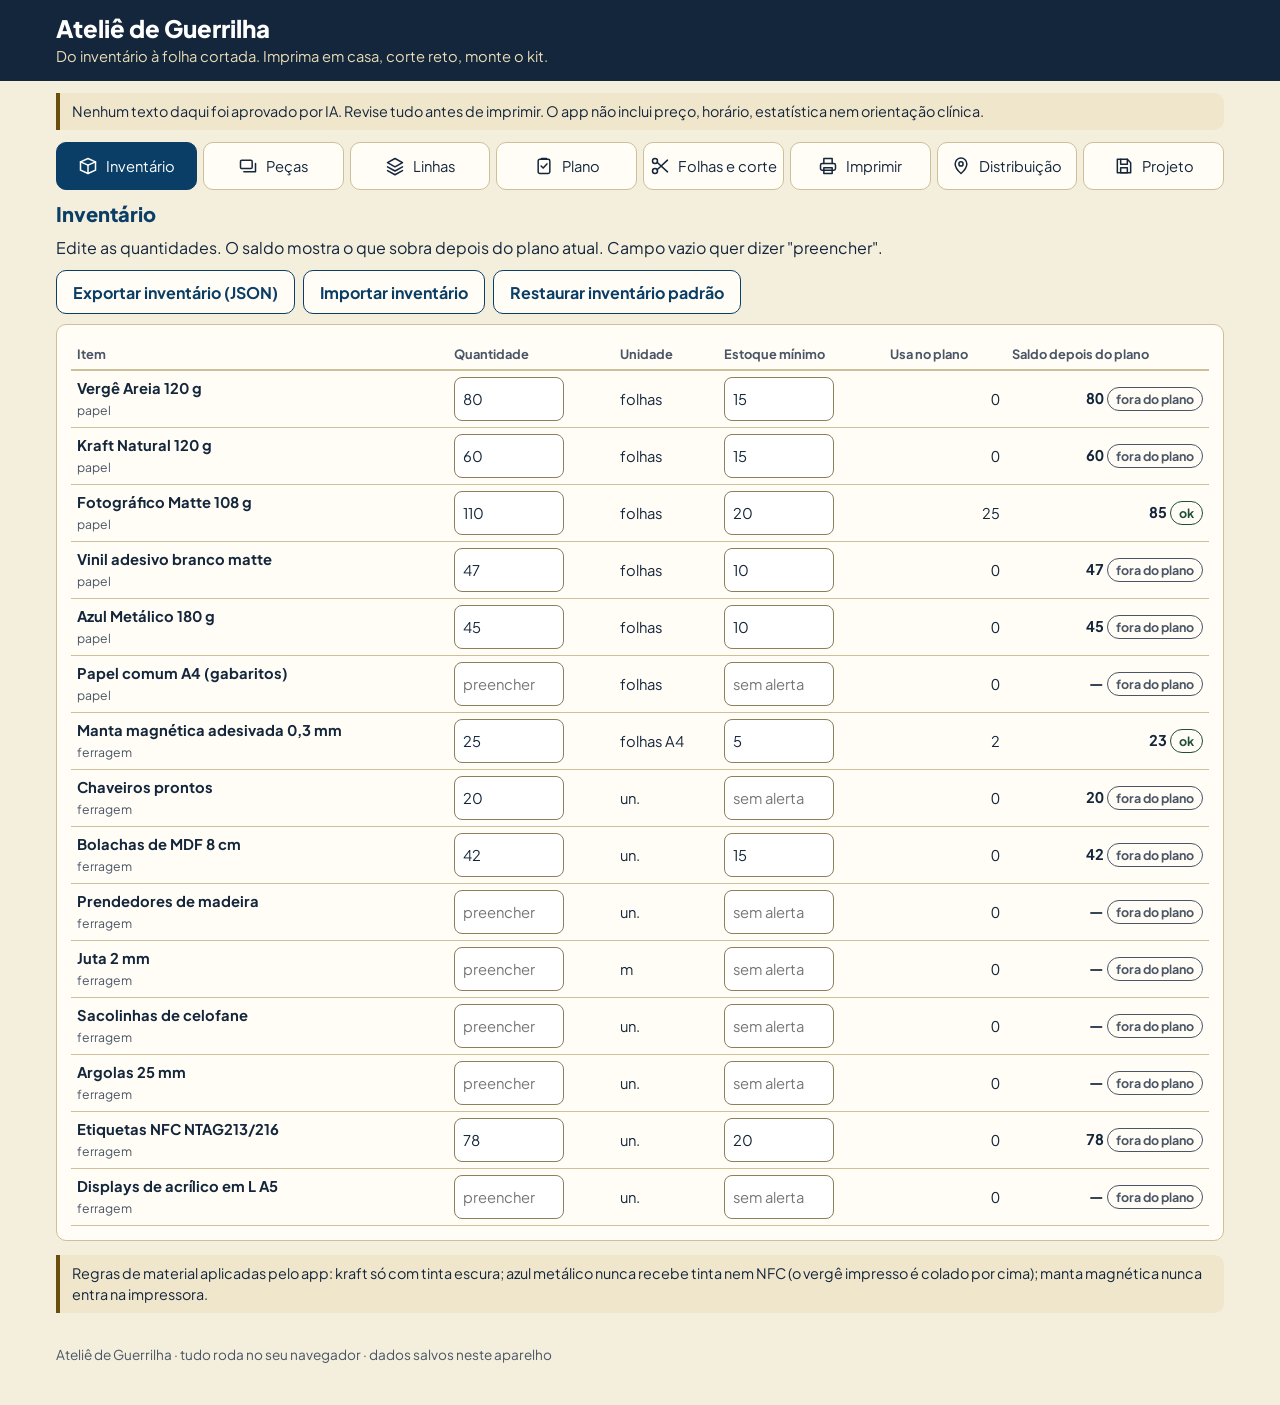
==== estudio/index.html @ 17d06c61 "Ateliê de Guerrilha: aplicativo de produção de materiais Co-Authored-By: Claude Fable 5.2 <noreply@a" ====
<!doctype html>
<html lang="pt-BR">
<head>
<meta charset="utf-8">
<meta name="viewport" content="width=device-width,initial-scale=1">
<title>Ateliê de Guerrilha</title>
<link rel="stylesheet" href="css/fonts.css">
<link rel="stylesheet" href="css/app.css">
</head>
<body>
<svg width="0" height="0" style="position:absolute" aria-hidden="true">
 <symbol id="i-inv" viewBox="0 0 24 24" fill="none" stroke="currentColor" stroke-width="1.8" stroke-linecap="round" stroke-linejoin="round"><path d="M3 7l9-4 9 4-9 4-9-4z"/><path d="M3 7v10l9 4 9-4V7"/><path d="M12 11v10"/></symbol>
 <symbol id="i-peca" viewBox="0 0 24 24" fill="none" stroke="currentColor" stroke-width="1.8" stroke-linecap="round" stroke-linejoin="round"><rect x="3" y="5" width="14" height="10" rx="1.5"/><path d="M7 19h14V9"/></symbol>
 <symbol id="i-linha" viewBox="0 0 24 24" fill="none" stroke="currentColor" stroke-width="1.8" stroke-linecap="round" stroke-linejoin="round"><path d="M12 3l9 5-9 5-9-5 9-5z"/><path d="M3 13l9 5 9-5"/><path d="M3 17.5l9 5 9-5"/></symbol>
 <symbol id="i-plano" viewBox="0 0 24 24" fill="none" stroke="currentColor" stroke-width="1.8" stroke-linecap="round" stroke-linejoin="round"><rect x="5" y="4" width="14" height="17" rx="2"/><path d="M9 4V3h6v1"/><path d="M8.5 12l2.5 2.5 4.5-5"/></symbol>
 <symbol id="i-corte" viewBox="0 0 24 24" fill="none" stroke="currentColor" stroke-width="1.8" stroke-linecap="round" stroke-linejoin="round"><circle cx="6" cy="6" r="3"/><circle cx="6" cy="18" r="3"/><path d="M8.5 7.5L21 19M8.5 16.5L21 5"/></symbol>
 <symbol id="i-print" viewBox="0 0 24 24" fill="none" stroke="currentColor" stroke-width="1.8" stroke-linecap="round" stroke-linejoin="round"><path d="M7 9V3h10v6"/><rect x="3" y="9" width="18" height="8" rx="2"/><path d="M7 14h10v7H7z"/></symbol>
 <symbol id="i-mapa" viewBox="0 0 24 24" fill="none" stroke="currentColor" stroke-width="1.8" stroke-linecap="round" stroke-linejoin="round"><path d="M12 21s7-6.2 7-11.5A7 7 0 0 0 5 9.5C5 14.8 12 21 12 21z"/><circle cx="12" cy="9.5" r="2.5"/></symbol>
 <symbol id="i-proj" viewBox="0 0 24 24" fill="none" stroke="currentColor" stroke-width="1.8" stroke-linecap="round" stroke-linejoin="round"><path d="M4 4h12l4 4v12H4z"/><path d="M8 4v6h8V4"/><rect x="8" y="14" width="8" height="6"/></symbol>
 <symbol id="i-alerta" viewBox="0 0 24 24" fill="none" stroke="currentColor" stroke-width="2" stroke-linecap="round" stroke-linejoin="round"><path d="M12 3l10 18H2L12 3z"/><path d="M12 10v5M12 18v.5"/></symbol>
 <symbol id="i-ok" viewBox="0 0 24 24" fill="none" stroke="currentColor" stroke-width="2" stroke-linecap="round" stroke-linejoin="round"><circle cx="12" cy="12" r="9"/><path d="M8 12.5l3 3 5-6"/></symbol>
 <symbol id="i-info" viewBox="0 0 24 24" fill="none" stroke="currentColor" stroke-width="2" stroke-linecap="round" stroke-linejoin="round"><circle cx="12" cy="12" r="9"/><path d="M12 11v6M12 7.5v.5"/></symbol>
</svg>
<header class="top"><div class="wrap">
 <h1>Ateliê de Guerrilha</h1>
 <p>Do inventário à folha cortada. Imprima em casa, corte reto, monte o kit.</p>
</div></header>
<div class="wrap">
 <p class="aviso">Nenhum texto daqui foi aprovado por IA. Revise tudo antes de imprimir. O app não inclui preço, horário, estatística nem orientação clínica.</p>
 <nav role="tablist" aria-label="Abas do ateliê" id="tabs"></nav>
 <main id="main">
  <section id="tab-inventario" role="tabpanel" hidden></section>
  <section id="tab-pecas" role="tabpanel" hidden></section>
  <section id="tab-linhas" role="tabpanel" hidden></section>
  <section id="tab-plano" role="tabpanel" hidden></section>
  <section id="tab-folhas" role="tabpanel" hidden></section>
  <section id="tab-imprimir" role="tabpanel" hidden></section>
  <section id="tab-distribuicao" role="tabpanel" hidden></section>
  <section id="tab-projeto" role="tabpanel" hidden></section>
 </main>
 <footer>Ateliê de Guerrilha · tudo roda no seu navegador · dados salvos neste aparelho</footer>
</div>
<script src="js/data.js"></script>
<script src="js/pieces.js"></script>
<script src="js/engine.js"></script>
<script src="js/sheets.js"></script>
<script src="data/locais.js"></script>
<script src="js/app.js"></script>
</body>
</html>
---- estudio/css/fonts.css ----
@font-face{font-family:'Plus Jakarta Sans';font-style:normal;font-weight:400;font-display:block;src:url('../assets/fonts/plus-jakarta-sans-latin-400-normal.woff2') format('woff2')}
@font-face{font-family:'Plus Jakarta Sans';font-style:normal;font-weight:500;font-display:block;src:url('../assets/fonts/plus-jakarta-sans-latin-500-normal.woff2') format('woff2')}
@font-face{font-family:'Plus Jakarta Sans';font-style:normal;font-weight:600;font-display:block;src:url('../assets/fonts/plus-jakarta-sans-latin-600-normal.woff2') format('woff2')}
@font-face{font-family:'Plus Jakarta Sans';font-style:normal;font-weight:700;font-display:block;src:url('../assets/fonts/plus-jakarta-sans-latin-700-normal.woff2') format('woff2')}
@font-face{font-family:'Plus Jakarta Sans';font-style:normal;font-weight:800;font-display:block;src:url('../assets/fonts/plus-jakarta-sans-latin-800-normal.woff2') format('woff2')}
@font-face{font-family:'Figtree';font-style:normal;font-weight:400;font-display:block;src:url('../assets/fonts/figtree-latin-400-normal.woff2') format('woff2')}
@font-face{font-family:'Figtree';font-style:normal;font-weight:500;font-display:block;src:url('../assets/fonts/figtree-latin-500-normal.woff2') format('woff2')}
@font-face{font-family:'Figtree';font-style:normal;font-weight:600;font-display:block;src:url('../assets/fonts/figtree-latin-600-normal.woff2') format('woff2')}
@font-face{font-family:'Figtree';font-style:normal;font-weight:700;font-display:block;src:url('../assets/fonts/figtree-latin-700-normal.woff2') format('woff2')}
@font-face{font-family:'Figtree';font-style:normal;font-weight:800;font-display:block;src:url('../assets/fonts/figtree-latin-800-normal.woff2') format('woff2')}
@font-face{font-family:'Source Sans 3';font-style:normal;font-weight:400;font-display:block;src:url('../assets/fonts/source-sans-3-latin-400-normal.woff2') format('woff2')}
@font-face{font-family:'Source Sans 3';font-style:normal;font-weight:500;font-display:block;src:url('../assets/fonts/source-sans-3-latin-500-normal.woff2') format('woff2')}
@font-face{font-family:'Source Sans 3';font-style:normal;font-weight:600;font-display:block;src:url('../assets/fonts/source-sans-3-latin-600-normal.woff2') format('woff2')}
@font-face{font-family:'Source Sans 3';font-style:normal;font-weight:700;font-display:block;src:url('../assets/fonts/source-sans-3-latin-700-normal.woff2') format('woff2')}
@font-face{font-family:'Source Sans 3';font-style:normal;font-weight:800;font-display:block;src:url('../assets/fonts/source-sans-3-latin-800-normal.woff2') format('woff2')}
@font-face{font-family:'Fraunces';font-style:normal;font-weight:400;font-display:block;src:url('../assets/fonts/fraunces-latin-400-normal.woff2') format('woff2')}
@font-face{font-family:'Fraunces';font-style:normal;font-weight:500;font-display:block;src:url('../assets/fonts/fraunces-latin-500-normal.woff2') format('woff2')}
@font-face{font-family:'Fraunces';font-style:normal;font-weight:600;font-display:block;src:url('../assets/fonts/fraunces-latin-600-normal.woff2') format('woff2')}
@font-face{font-family:'Fraunces';font-style:normal;font-weight:700;font-display:block;src:url('../assets/fonts/fraunces-latin-700-normal.woff2') format('woff2')}
@font-face{font-family:'Fraunces';font-style:normal;font-weight:800;font-display:block;src:url('../assets/fonts/fraunces-latin-800-normal.woff2') format('woff2')}
@font-face{font-family:'Atkinson Hyperlegible Next';font-style:normal;font-weight:400;font-display:block;src:url('../assets/fonts/atkinson-hyperlegible-next-latin-400-normal.woff2') format('woff2')}
@font-face{font-family:'Atkinson Hyperlegible Next';font-style:normal;font-weight:500;font-display:block;src:url('../assets/fonts/atkinson-hyperlegible-next-latin-500-normal.woff2') format('woff2')}
@font-face{font-family:'Atkinson Hyperlegible Next';font-style:normal;font-weight:600;font-display:block;src:url('../assets/fonts/atkinson-hyperlegible-next-latin-600-normal.woff2') format('woff2')}
@font-face{font-family:'Atkinson Hyperlegible Next';font-style:normal;font-weight:700;font-display:block;src:url('../assets/fonts/atkinson-hyperlegible-next-latin-700-normal.woff2') format('woff2')}
@font-face{font-family:'Atkinson Hyperlegible Next';font-style:normal;font-weight:800;font-display:block;src:url('../assets/fonts/atkinson-hyperlegible-next-latin-800-normal.woff2') format('woff2')}
---- estudio/css/app.css ----
:root{--bg:#F4EEDD;--areia:#EFE6CC;--azul:#0A3E66;--noite:#14263B;--ouro:#6B4E0E;--card:#FFFDF6;--linha:#CDBF99;--muted:#4A5565;--erro:#8A1C1C;--ok:#1F4D3A;--foco:#0A3E66;--r:10px;color-scheme:light}
*{box-sizing:border-box}
html{-webkit-text-size-adjust:100%}
body{margin:0;background:var(--bg);color:var(--noite);font:400 16px/1.45 'Plus Jakarta Sans',system-ui,sans-serif;overflow-x:hidden}
h1,h2,h3{margin:0;line-height:1.2;color:var(--azul)}
h1{font-size:1.5rem;font-weight:800}h2{font-size:1.25rem;font-weight:800;margin-bottom:.6rem}h3{font-size:1.02rem;font-weight:700;margin:.2rem 0 .5rem}
p{margin:.3rem 0 .7rem}
a{color:var(--azul);font-weight:600}
small,.muted{color:var(--muted)}
.wrap{max-width:1200px;margin:0 auto;padding:0 16px}
header.top{background:var(--noite);color:#fff;padding:14px 0}
header.top h1{color:#fff}
header.top p{color:#E9DDB8;margin:.2rem 0 0;font-size:.92rem}
.aviso{background:var(--areia);border-left:4px solid var(--ouro);padding:8px 12px;font-size:.9rem;margin:12px 0;border-radius:0 var(--r) var(--r) 0}
nav[role=tablist]{display:flex;flex-wrap:wrap;gap:6px;margin:12px 0}
nav button{flex:1 1 calc(25% - 6px);min-width:78px;min-height:48px;display:flex;flex-direction:column;align-items:center;justify-content:center;gap:2px;background:var(--card);border:1.5px solid var(--linha);border-radius:var(--r);color:var(--noite);font:700 .72rem/1.1 inherit;font-family:inherit;cursor:pointer;padding:6px 2px}
nav button svg{width:20px;height:20px}
nav button[aria-selected=true]{background:var(--azul);color:#fff;border-color:var(--azul)}
@media(min-width:900px){nav button{flex:1 1 0;flex-direction:row;gap:8px;font-size:.92rem}}
:focus-visible{outline:3px solid var(--foco);outline-offset:2px}
button,input,select,textarea{font:inherit;color:inherit}
.btn{min-height:44px;min-width:44px;padding:8px 16px;border-radius:var(--r);border:1.5px solid var(--azul);background:var(--azul);color:#fff;font-weight:700;cursor:pointer;display:inline-flex;align-items:center;justify-content:center;gap:8px;text-decoration:none}
.btn.sec{background:var(--card);color:var(--azul)}
.btn.perigo{background:var(--card);color:var(--erro);border-color:var(--erro)}
.btn svg{width:18px;height:18px}
.btn[disabled]{opacity:.5;cursor:not-allowed}
.barra{display:flex;flex-wrap:wrap;gap:8px;align-items:center;margin:.6rem 0}
.card{background:var(--card);border:1px solid var(--linha);border-radius:var(--r);padding:14px;margin:0 0 14px}
.grid2{display:grid;gap:14px;grid-template-columns:1fr}
@media(min-width:900px){.grid2{grid-template-columns:minmax(0,1fr) minmax(0,1fr)}.grid2.e{grid-template-columns:minmax(0,5fr) minmax(0,6fr)}}
.fld{display:flex;flex-direction:column;gap:3px;margin:0 0 10px;font-weight:600;font-size:.9rem}
.fld>span{color:var(--noite)}
.fld input,.fld select,.fld textarea{min-height:44px;padding:8px 10px;border:1.5px solid #8B7F5E;border-radius:8px;background:#fff;font-weight:500;width:100%;max-width:100%}
.fld textarea{min-height:88px;resize:vertical}
.fld small{font-weight:400}
.chk{display:flex;align-items:center;gap:10px;min-height:44px;font-weight:600}
.chk input{width:24px;height:24px;flex:none;accent-color:var(--azul)}
.row2{display:grid;grid-template-columns:1fr 1fr;gap:10px}
.tbl{width:100%;border-collapse:collapse;font-size:.92rem}
.tbl th{text-align:left;font-size:.8rem;color:var(--muted);padding:6px;border-bottom:2px solid var(--linha)}
.tbl td{padding:6px;border-bottom:1px solid var(--linha);vertical-align:middle}
.tbl input,.tbl select{min-height:44px;padding:6px 8px;border:1.5px solid #8B7F5E;border-radius:8px;width:100%;background:#fff}
.tbl input[type=number]{max-width:110px}
.num{text-align:right;font-variant-numeric:tabular-nums}
.res{overflow-x:auto}
@media(max-width:640px){.tbl.resp thead{display:none}.tbl.resp tr{display:block;border:1px solid var(--linha);border-radius:8px;margin-bottom:8px;padding:6px;background:#fff}.tbl.resp td{display:flex;justify-content:space-between;align-items:center;gap:8px;border:0;padding:3px 4px}.tbl.resp td::before{content:attr(data-l);font-weight:700;font-size:.8rem;color:var(--muted);flex:none}.tbl.resp td>*{max-width:60%}}
.tag{display:inline-block;padding:2px 8px;border-radius:99px;font-size:.78rem;font-weight:700;border:1.5px solid}
.tag.erro{color:var(--erro);border-color:var(--erro)}.tag.ok{color:var(--ok);border-color:var(--ok)}.tag.baixo{color:var(--ouro);border-color:var(--ouro)}.tag.neutro{color:var(--muted);border-color:var(--muted)}
.alerta{display:flex;gap:10px;align-items:flex-start;padding:10px 12px;border-radius:var(--r);border:1.5px solid;margin:0 0 8px;background:#fff;font-weight:600}
.alerta svg{width:22px;height:22px;flex:none;margin-top:1px}
.alerta.falta,.alerta.erro{border-color:var(--erro);color:var(--erro)}
.alerta.baixo{border-color:var(--ouro);color:var(--ouro)}
.alerta.info{border-color:var(--muted);color:var(--noite);font-weight:500}
.alerta.ok{border-color:var(--ok);color:var(--ok)}
.pvbox{background:var(--areia);border:1px solid var(--linha);border-radius:var(--r);padding:12px;overflow:hidden;display:flex;justify-content:center}
.pvwrap{position:relative;flex:none}
.pvwrap>.pvin{transform-origin:0 0;position:absolute;left:0;top:0}
.pvpaper{box-shadow:0 1px 4px rgba(20,38,59,.35)}
.sheetwrap{position:relative;margin:0 auto 14px;flex:none}
.sheetwrap>.sheet{transform-origin:0 0;position:absolute;left:0;top:0}
.sheet{position:relative;width:210mm;height:297mm;overflow:hidden;background:#fff;box-shadow:0 1px 5px rgba(20,38,59,.4)}
.sheet[data-paper=verge]{background:#E8DDC6}.sheet[data-paper=kraft]{background:#C49C6C}.sheet[data-paper=matte]{background:#FBFBF8}.sheet[data-paper=vinil]{background:#F7F7F4}.sheet[data-paper=comum]{background:#fff}
.sheetlist{background:var(--areia);padding:12px;border-radius:var(--r);border:1px solid var(--linha)}
ol.roteiro{margin:0;padding:0;list-style:none}
ol.roteiro li{padding:8px 10px;border-bottom:1px solid var(--linha);display:flex;gap:10px;align-items:flex-start}
ol.roteiro li.g{background:var(--areia);font-weight:800;color:var(--azul);margin-top:6px;border-radius:6px}
ol.roteiro li.av{color:var(--ouro);font-weight:700}
ol.roteiro b.n{flex:none;min-width:28px;height:28px;border-radius:50%;background:var(--azul);color:#fff;display:inline-flex;align-items:center;justify-content:center;font-size:.8rem}
.kpis{display:grid;grid-template-columns:repeat(auto-fit,minmax(130px,1fr));gap:8px;margin:8px 0}
.kpi{background:#fff;border:1px solid var(--linha);border-radius:var(--r);padding:8px 10px}
.kpi b{display:block;font-size:1.4rem;color:var(--azul);font-weight:800}
.kpi span{font-size:.8rem;color:var(--muted)}
.lista{list-style:none;margin:0;padding:0}
.lista li{padding:8px 0;border-bottom:1px solid var(--linha)}
.linhas{display:grid;gap:12px;grid-template-columns:repeat(auto-fill,minmax(260px,1fr))}
.linhacard{border:2px solid var(--linha);border-radius:var(--r);background:var(--card);padding:12px;cursor:pointer;text-align:left;font:inherit;color:inherit}
.linhacard[aria-pressed=true]{border-color:var(--azul);box-shadow:0 0 0 2px var(--azul)}
.minis{display:flex;gap:8px;flex-wrap:wrap}
.chkitem{display:flex;gap:10px;align-items:flex-start;min-height:44px;padding:6px 0;border-bottom:1px solid var(--linha)}
.chkitem input{width:24px;height:24px;margin-top:2px;flex:none;accent-color:var(--azul)}
.loc{border:1px solid var(--linha);border-radius:var(--r);background:#fff;padding:12px;margin-bottom:10px}
.loc.feito{border-color:var(--ok);background:#F2F7F1}
.sr{position:absolute;left:-9999px}
footer{padding:20px 0 40px;color:var(--muted);font-size:.85rem}
.pecas-lista{display:grid;grid-template-columns:repeat(auto-fill,minmax(150px,1fr));gap:8px;margin-bottom:12px}
.pecas-lista button{min-height:44px;text-align:left;padding:8px 10px;border:1.5px solid var(--linha);background:var(--card);border-radius:8px;font:600 .85rem/1.2 inherit;font-family:inherit;color:var(--noite);cursor:pointer}
.pecas-lista button[aria-pressed=true]{background:var(--azul);color:#fff;border-color:var(--azul)}
.pecas-lista small{display:block;font-weight:500;opacity:.85;color:inherit}
@media print{
 @page{size:A4;margin:0}
 html,body{margin:0!important;padding:0!important;background:none!important;overflow:visible!important;-webkit-print-color-adjust:exact;print-color-adjust:exact}
 *{-webkit-print-color-adjust:exact;print-color-adjust:exact}
 .no-print,header.top,nav,footer,.aviso{display:none!important}
 .wrap{max-width:none;padding:0}
 .sheetlist{background:none;border:0;padding:0}
 .sheetwrap{width:210mm!important;height:297mm!important;margin:0!important;break-after:page;page-break-after:always;break-inside:avoid}
 .sheetwrap:last-child{break-after:auto;page-break-after:auto}
 .sheetwrap>.sheet{position:relative!important;transform:none!important;box-shadow:none!important;background:none!important}
}
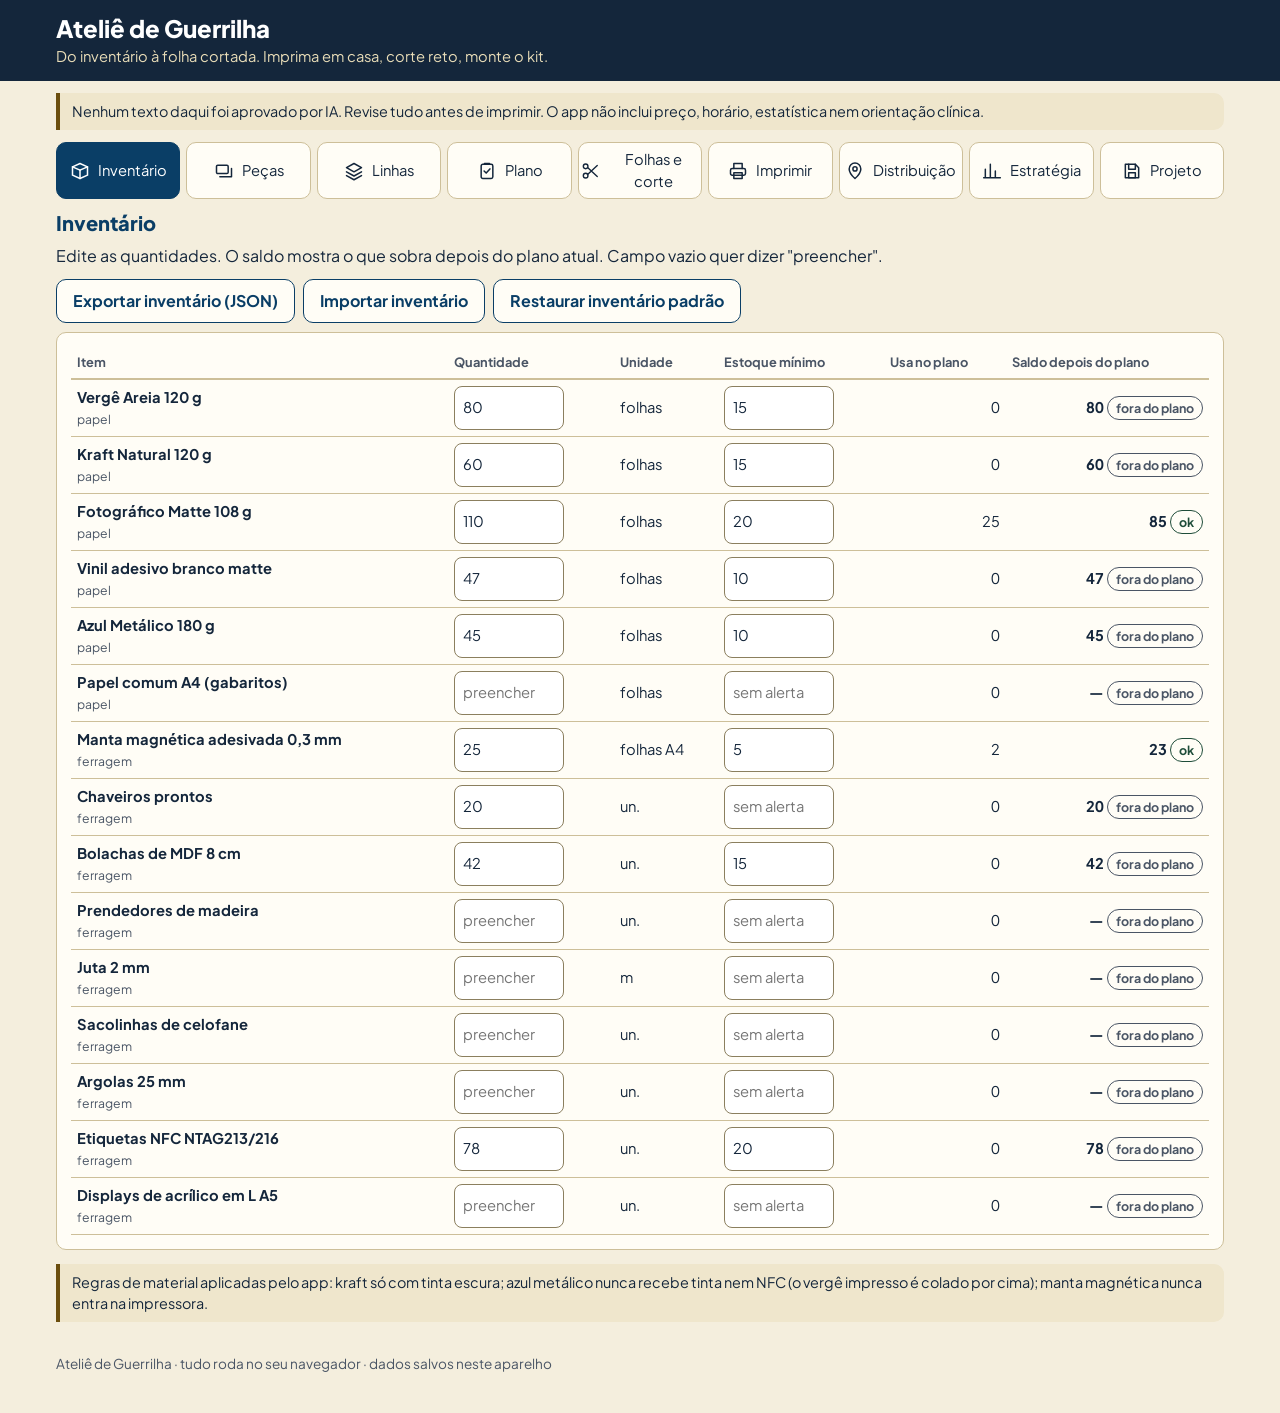
==== commit 138f55d4: "Ateliê: símbolos em traço, folha-kit, aba Estratégia Co-Authored-By: Claude Opus 5.5 <noreply@anthro" ====
--- a/estudio/index.html
+++ b/estudio/index.html
@@ -17,6 +17,7 @@
  <symbol id="i-print" viewBox="0 0 24 24" fill="none" stroke="currentColor" stroke-width="1.8" stroke-linecap="round" stroke-linejoin="round"><path d="M7 9V3h10v6"/><rect x="3" y="9" width="18" height="8" rx="2"/><path d="M7 14h10v7H7z"/></symbol>
  <symbol id="i-mapa" viewBox="0 0 24 24" fill="none" stroke="currentColor" stroke-width="1.8" stroke-linecap="round" stroke-linejoin="round"><path d="M12 21s7-6.2 7-11.5A7 7 0 0 0 5 9.5C5 14.8 12 21 12 21z"/><circle cx="12" cy="9.5" r="2.5"/></symbol>
  <symbol id="i-proj" viewBox="0 0 24 24" fill="none" stroke="currentColor" stroke-width="1.8" stroke-linecap="round" stroke-linejoin="round"><path d="M4 4h12l4 4v12H4z"/><path d="M8 4v6h8V4"/><rect x="8" y="14" width="8" height="6"/></symbol>
+ <symbol id="i-estr" viewBox="0 0 24 24" fill="none" stroke="currentColor" stroke-width="1.8" stroke-linecap="round" stroke-linejoin="round"><path d="M4 20V10M10 20V4M16 20v-8M22 20H2"/></symbol>
  <symbol id="i-alerta" viewBox="0 0 24 24" fill="none" stroke="currentColor" stroke-width="2" stroke-linecap="round" stroke-linejoin="round"><path d="M12 3l10 18H2L12 3z"/><path d="M12 10v5M12 18v.5"/></symbol>
  <symbol id="i-ok" viewBox="0 0 24 24" fill="none" stroke="currentColor" stroke-width="2" stroke-linecap="round" stroke-linejoin="round"><circle cx="12" cy="12" r="9"/><path d="M8 12.5l3 3 5-6"/></symbol>
  <symbol id="i-info" viewBox="0 0 24 24" fill="none" stroke="currentColor" stroke-width="2" stroke-linecap="round" stroke-linejoin="round"><circle cx="12" cy="12" r="9"/><path d="M12 11v6M12 7.5v.5"/></symbol>
@@ -36,6 +37,7 @@
   <section id="tab-folhas" role="tabpanel" hidden></section>
   <section id="tab-imprimir" role="tabpanel" hidden></section>
   <section id="tab-distribuicao" role="tabpanel" hidden></section>
+  <section id="tab-estrategia" role="tabpanel" hidden></section>
   <section id="tab-projeto" role="tabpanel" hidden></section>
  </main>
  <footer>Ateliê de Guerrilha · tudo roda no seu navegador · dados salvos neste aparelho</footer>
@@ -45,6 +47,7 @@
 <script src="js/engine.js"></script>
 <script src="js/sheets.js"></script>
 <script src="data/locais.js"></script>
+<script src="js/estrategia.js"></script>
 <script src="js/app.js"></script>
 </body>
 </html>
--- a/estudio/css/app.css
+++ b/estudio/css/app.css
@@ -97,3 +97,30 @@
  .sheetwrap:last-child{break-after:auto;page-break-after:auto}
  .sheetwrap>.sheet{position:relative!important;transform:none!important;box-shadow:none!important;background:none!important}
 }
+.btn.sec[aria-pressed=true]{background:var(--azul);color:#fff;border-color:var(--azul)}
+.estr-topo{border:2px solid var(--ouro);background:#FFF8E1}
+.estr-topo textarea{width:100%;font:inherit}
+.small{font-size:.88rem}
+.jogadas{display:grid;gap:14px;grid-template-columns:1fr}
+@media(min-width:900px){.jogadas{grid-template-columns:1fr 1fr}}
+.dl{margin:0}.dl dt{font-weight:800;color:var(--azul);font-size:.82rem;text-transform:uppercase;letter-spacing:.04em;margin-top:.55rem}.dl dd{margin:.1rem 0 0}
+.semanas{display:grid;gap:14px;grid-template-columns:1fr}@media(min-width:900px){.semanas{grid-template-columns:1fr 1fr}}
+.estr-it{display:flex;gap:10px;align-items:flex-start;margin:.5rem 0}.estr-it input{margin-top:.3rem;flex:none}
+.tabela-r{display:grid;gap:0;border:1px solid var(--linha);border-radius:var(--r);overflow:hidden;background:var(--card)}
+.tabela-r .tr{display:grid;grid-template-columns:1.2fr .9fr 3fr 1.3fr;gap:10px;padding:9px 12px;border-top:1px solid var(--linha);align-items:start}
+.tabela-r .th{background:var(--areia);font-weight:800;border-top:0}
+.tabela-r.placar .tr{grid-template-columns:.7fr repeat(5,1fr);align-items:center}
+.tabela-r.placar input{width:100%;min-width:0;font:inherit;padding:6px}
+.tabela-r .tot{background:var(--areia);font-weight:800}
+.tabela-r .taxa{font-weight:800;color:var(--azul)}
+.so{position:absolute;left:-9999px}
+.st{display:inline-block;padding:2px 8px;border-radius:999px;font-weight:800;font-size:.8rem;border:1.5px solid}
+.st-permitido{color:var(--ok);border-color:var(--ok)}.st-cinza{color:var(--ouro);border-color:var(--ouro)}.st-vedado{color:var(--erro);border-color:var(--erro)}
+@media(max-width:700px){
+ .tabela-r:not(.placar) .th{display:none}
+ .tabela-r:not(.placar) .tr{grid-template-columns:1fr}
+ .tabela-r.placar .th{display:none}
+ .tabela-r.placar .tr{grid-template-columns:repeat(2,1fr)}
+ .tabela-r.placar .tr b,.tabela-r.placar .tr .taxa{grid-column:1/-1}
+ .tabela-r.placar .tr label::before{content:attr(data-l);display:block;font-size:.78rem;color:var(--muted)}
+}
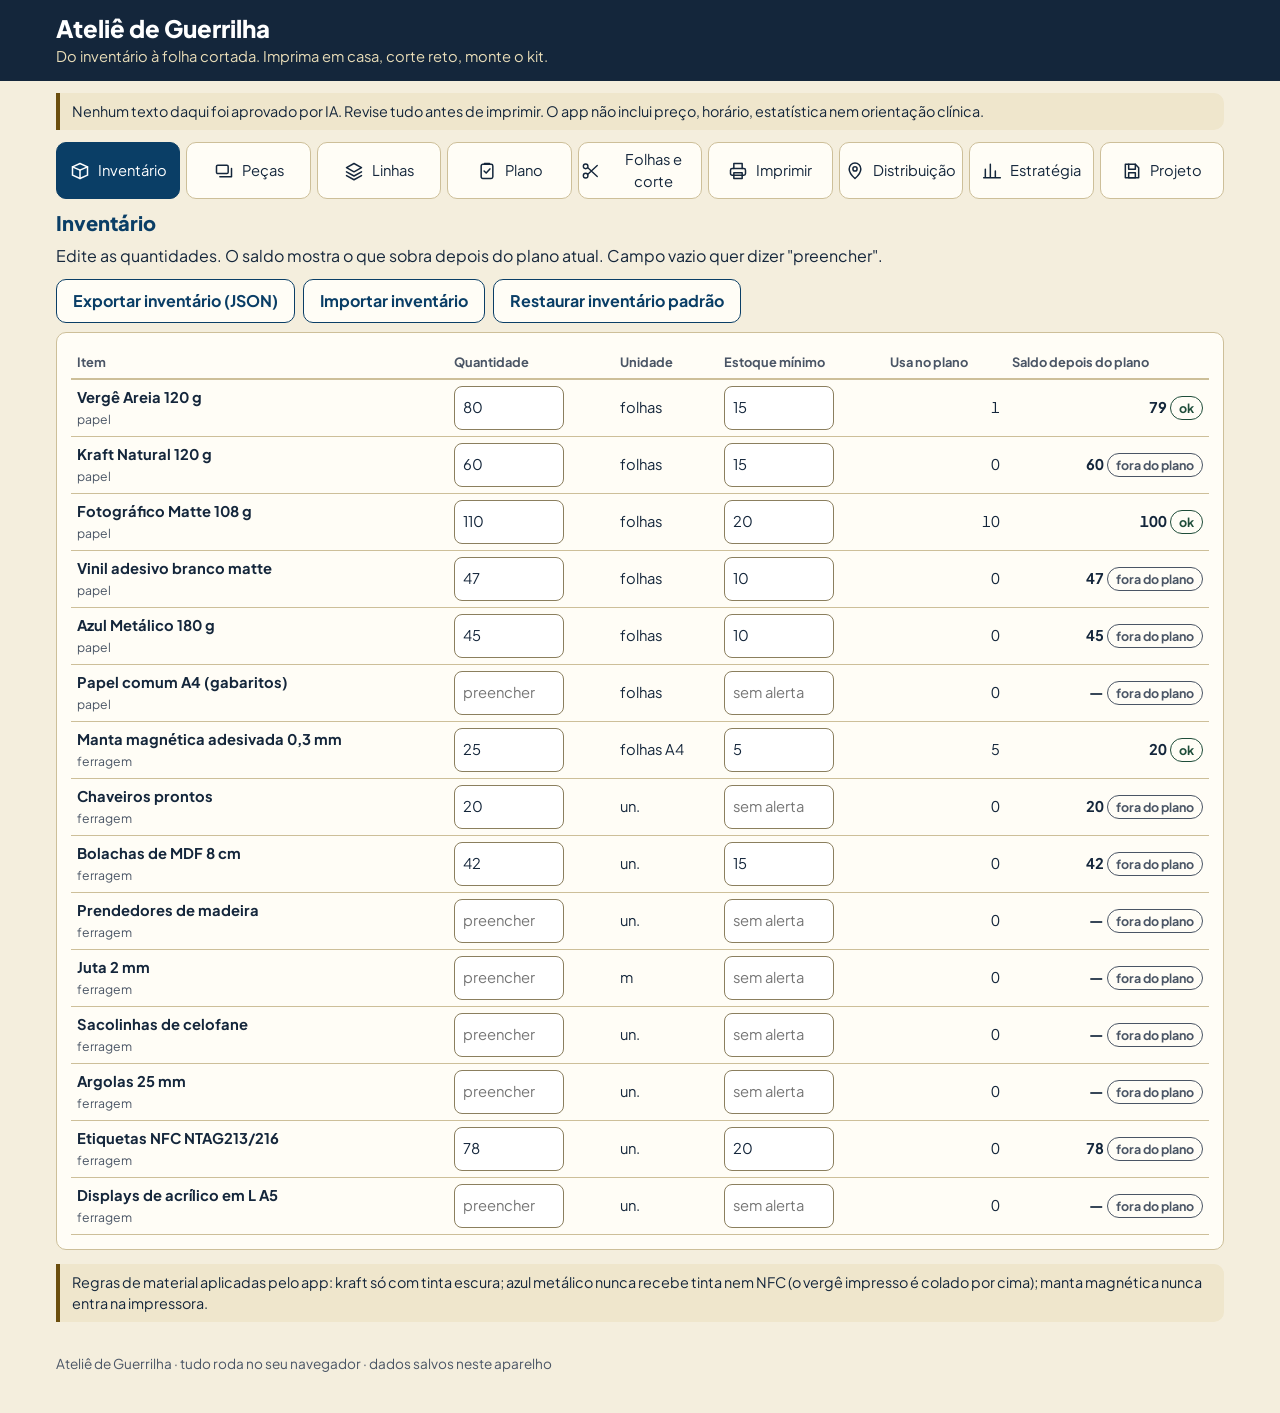
==== commit 9435e4f4: "Ateliê: Coleção Marca com cinco paletas e aproveitamento de folha Co-Authored-By: Claude Opus 5.5 <n" ====
--- a/estudio/index.html
+++ b/estudio/index.html
@@ -44,6 +44,8 @@
 </div>
 <script src="js/data.js"></script>
 <script src="js/pieces.js"></script>
+<script src="js/marca_tpl.js"></script>
+<script src="js/marca.js"></script>
 <script src="js/engine.js"></script>
 <script src="js/sheets.js"></script>
 <script src="data/locais.js"></script>
--- a/estudio/css/fonts.css
+++ b/estudio/css/fonts.css
@@ -23,3 +23,7 @@
 @font-face{font-family:'Atkinson Hyperlegible Next';font-style:normal;font-weight:600;font-display:block;src:url('../assets/fonts/atkinson-hyperlegible-next-latin-600-normal.woff2') format('woff2')}
 @font-face{font-family:'Atkinson Hyperlegible Next';font-style:normal;font-weight:700;font-display:block;src:url('../assets/fonts/atkinson-hyperlegible-next-latin-700-normal.woff2') format('woff2')}
 @font-face{font-family:'Atkinson Hyperlegible Next';font-style:normal;font-weight:800;font-display:block;src:url('../assets/fonts/atkinson-hyperlegible-next-latin-800-normal.woff2') format('woff2')}
+/* Coleção Marca: fontes variáveis locais */
+@font-face{font-family:'Bricolage Grotesque';font-style:normal;font-weight:200 800;font-stretch:75% 100%;font-display:block;src:url('../assets/fonts/bricolage-grotesque-variable.woff2') format('woff2')}
+@font-face{font-family:'Source Serif 4';font-style:normal;font-weight:200 900;font-display:block;src:url('../assets/fonts/source-serif-4-variable.woff2') format('woff2')}
+@font-face{font-family:'Source Serif 4';font-style:italic;font-weight:200 900;font-display:block;src:url('../assets/fonts/source-serif-4-variable-italic.woff2') format('woff2')}
--- a/estudio/css/app.css
+++ b/estudio/css/app.css
@@ -124,3 +124,16 @@
  .tabela-r.placar .tr b,.tabela-r.placar .tr .taxa{grid-column:1/-1}
  .tabela-r.placar .tr label::before{content:attr(data-l);display:block;font-size:.78rem;color:var(--muted)}
 }
+
+/* Coleção Marca */
+.pc[data-marca]{line-height:normal;font-weight:400;font-style:normal;letter-spacing:normal;text-align:left}
+.pc[data-marca] h1,.pc[data-marca] h2,.pc[data-marca] h3{color:inherit;line-height:normal;margin:0;font-size:inherit}
+.pc[data-marca] *{box-sizing:content-box}
+.pc[data-marca] img{image-rendering:pixelated}
+h3.grp{margin:.9rem 0 .4rem;font-size:.95rem;color:var(--noite);display:flex;align-items:center;gap:8px}
+.novo{display:inline-block;padding:1px 7px;border-radius:99px;background:var(--ouro);color:#fff;font-size:.68rem;font-weight:800;letter-spacing:.04em;text-transform:uppercase;vertical-align:middle}
+.pecas-lista button[aria-pressed=true] .novo{background:#fff;color:var(--azul)}
+.marca-glob{margin-bottom:10px}
+.sws{display:flex;align-items:center;gap:10px;margin:.2rem 0 .6rem}
+.sw{display:inline-flex;border:1px solid var(--linha);border-radius:6px;overflow:hidden;flex:none}
+.sw i{display:block;width:22px;height:22px}
